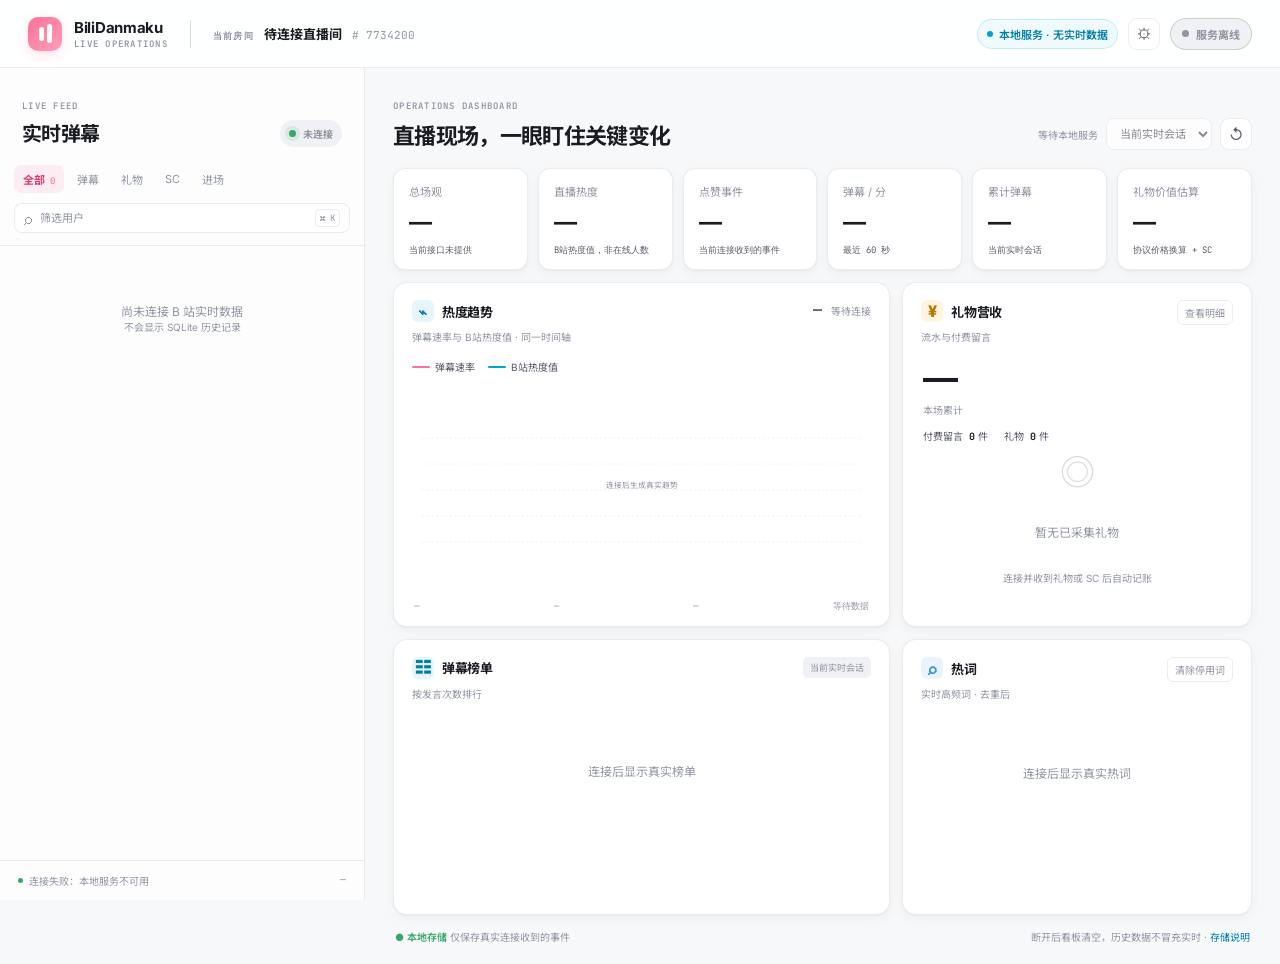
==== bilibili/index.html @ 2314668f "fix: show only verified live Bilibili data" ====
<!doctype html>
<html lang="zh-CN">
  <head>
    <meta charset="UTF-8" />
    <meta name="viewport" content="width=device-width, initial-scale=1" />
    <meta name="theme-color" content="#f7f8fa" />
    <title>BiliDanmaku · B站直播实时看板</title>
    <link rel="preconnect" href="https://fonts.googleapis.com" />
    <link rel="preconnect" href="https://fonts.gstatic.com" crossorigin />
    <link href="https://fonts.googleapis.com/css2?family=Inter:wght@400;500;600;700;800&family=Noto+Sans+SC:wght@400;500;700;900&family=JetBrains+Mono:wght@400;500;600&display=swap" rel="stylesheet" />
    <link rel="stylesheet" href="./styles.css" />
  </head>
  <body>
    <div class="app-shell">
      <header class="topbar">
        <div class="brand-mark" aria-hidden="true"><span></span><span></span></div>
        <div class="brand-copy"><strong>BiliDanmaku</strong><span>LIVE OPERATIONS</span></div>
        <div class="top-divider"></div>
        <div class="room-context"><span class="eyebrow">当前房间</span><strong id="roomTitle">待连接直播间</strong><span class="room-id" id="roomIdLabel"># 7734200</span></div>
        <div class="top-actions"><span class="demo-badge"><span class="demo-dot"></span><span id="dataSourceLabel">本地服务 · 无实时数据</span></span><button class="icon-button" id="settingsButton" type="button" aria-label="打开连接设置" title="连接设置">⚙</button><button class="connect-button disconnected" id="connectButton" type="button"><span class="status-dot"></span><span id="connectLabel">服务离线</span></button></div>
      </header>

      <div class="workspace">
        <aside class="stream-panel" aria-label="实时弹幕流">
          <div class="panel-head"><div><span class="eyebrow">LIVE FEED</span><h1>实时弹幕</h1></div><span class="feed-state" id="feedState"><span class="pulse-dot"></span>收流中</span></div>
          <div class="stream-toolbar">
            <div class="feed-tabs" role="tablist" aria-label="消息类型">
              <button class="feed-tab active" type="button" data-filter="all" role="tab" aria-selected="true">全部 <span id="allCount">0</span></button><button class="feed-tab" type="button" data-filter="danmaku" role="tab" aria-selected="false">弹幕</button><button class="feed-tab" type="button" data-filter="gift" role="tab" aria-selected="false">礼物</button><button class="feed-tab" type="button" data-filter="sc" role="tab" aria-selected="false">SC</button><button class="feed-tab" type="button" data-filter="entry" role="tab" aria-selected="false">进场</button>
            </div>
            <label class="search-field" aria-label="按用户筛选"><span aria-hidden="true">⌕</span><input id="userSearch" type="search" placeholder="筛选用户" autocomplete="off" /><kbd>⌘ K</kbd></label>
          </div>
          <div class="feed-list" id="feedList" aria-live="polite"></div>
          <div class="feed-footer"><span><span class="tiny-green-dot"></span><span id="feedFooterText">启动本地服务后连接</span></span><span class="mono" id="eventRate">—</span></div>
        </aside>

        <main class="dashboard" aria-label="实时运营看板">
          <div class="dashboard-head"><div><span class="eyebrow">OPERATIONS DASHBOARD</span><h2>直播现场，一眼盯住关键变化</h2></div><div class="dashboard-tools"><span class="snapshot-label" id="snapshotLabel">等待本地服务</span><select id="rangeSelect" aria-label="数据范围" disabled><option value="live">当前实时会话</option></select><button class="reset-button" id="resetButton" type="button" title="重新同步当前状态">↺</button></div></div>

          <section class="metric-grid" aria-label="核心指标">
            <article class="metric-card"><span class="metric-label">总场观</span><strong id="metricViews">—</strong><span class="metric-foot neutral">当前接口未提供</span></article><article class="metric-card"><span class="metric-label">直播热度</span><strong id="metricPeak">—</strong><span class="metric-foot neutral">B站热度值，非在线人数</span></article><article class="metric-card"><span class="metric-label">点赞事件</span><strong id="metricLikes">—</strong><span class="metric-foot neutral">当前连接收到的事件</span></article><article class="metric-card"><span class="metric-label">弹幕 / 分</span><strong id="metricRate">—</strong><span class="metric-foot neutral">最近 60 秒</span></article><article class="metric-card"><span class="metric-label">累计弹幕</span><strong id="metricDanmaku">—</strong><span class="metric-foot neutral">当前实时会话</span></article><article class="metric-card revenue"><span class="metric-label">礼物价值估算</span><strong id="metricRevenue">—</strong><span class="metric-foot neutral">协议价格换算 + SC</span></article>
          </section>

          <section class="board-grid">
            <article class="board-card trend-card"><div class="card-head"><div><span class="card-icon blue">⌁</span><h3>热度趋势</h3><span class="card-sub">弹幕速率与 B站热度值 · 同一时间轴</span></div><strong class="live-value" id="trendValue">— <small>等待连接</small></strong></div><div class="legend"><span><i class="legend-line pink"></i>弹幕速率</span><span><i class="legend-line blue"></i>B站热度值</span></div><div class="chart-wrap"><svg id="trendChart" viewBox="0 0 720 230" role="img" aria-label="弹幕速率与 B站热度值趋势图"></svg></div><div class="chart-axis"><span>—</span><span>—</span><span>—</span><span>等待数据</span></div></article>
            <article class="board-card gift-card"><div class="card-head"><div><span class="card-icon gold">¥</span><h3>礼物营收</h3><span class="card-sub">流水与付费留言</span></div><button class="card-more" type="button" data-action="gift">查看明细</button></div><div class="revenue-total"><strong id="giftTotal">—</strong><span>本场累计</span></div><div class="gift-breakdown"><span>付费留言 <b id="scCount">0</b> 件</span><span>礼物 <b id="giftCount">0</b> 件</span></div><div class="empty-state" id="giftEmpty"><span class="empty-orb">◎</span><p>暂无已采集礼物</p><small>连接并收到礼物或 SC 后自动记账</small></div><div class="gift-list hidden" id="giftList"></div></article>
            <article class="board-card ranking-card"><div class="card-head"><div><span class="card-icon blue">☷</span><h3>弹幕榜单</h3><span class="card-sub">按发言次数排行</span></div><span class="window-tag">当前实时会话</span></div><ol class="ranking-list" id="rankingList"></ol></article>
            <article class="board-card keyword-card"><div class="card-head"><div><span class="card-icon cyan">⌕</span><h3>热词</h3><span class="card-sub">实时高频词 · 去重后</span></div><button class="card-more" type="button" data-action="keywords">清除停用词</button></div><div class="keyword-list" id="keywordList"></div></article>
          </section>
          <div class="dashboard-foot"><span><b class="green-label">● 本地存储</b> 仅保存真实连接收到的事件</span><span>断开后看板清空，历史数据不冒充实时 · <button id="storageButton" type="button">存储说明</button></span></div>
        </main>
      </div>
    </div>

    <div class="toast" id="toast" role="status" aria-live="polite"></div>
    <div class="modal-backdrop" id="settingsModal" aria-hidden="true"><section class="settings-modal" role="dialog" aria-modal="true" aria-labelledby="settingsTitle"><div class="modal-head"><div><span class="eyebrow">CONNECTION</span><h2 id="settingsTitle">连接设置</h2></div><button class="modal-close" id="closeSettings" type="button" aria-label="关闭">×</button></div><div class="modal-body"><label class="form-label" for="roomInput">B 站房间号</label><div class="input-with-action"><input id="roomInput" value="7734200" inputmode="numeric" /><span>ROOM ID</span></div><p class="form-help">短房间号会在本地服务连接时转换为真实房间号。</p><label class="form-label" for="cookieInput">B 站 Cookie <span>可选</span></label><div class="input-with-action"><input id="cookieInput" type="password" placeholder="可粘贴完整 Cookie，或仅填写 SESSDATA" autocomplete="off" /><button id="toggleCookie" type="button">显示</button></div><p class="form-help warning-help">支持完整浏览器 Cookie 或仅 SESSDATA；只发送到本机服务进程，不写入 SQLite、不进入日志。</p><div class="security-note"><span>✓</span><div><strong>凭证安全</strong><p>浏览器不直连 B 站；Cookie 只在本机服务内存中用于请求，不会提交到远端。</p></div></div></div><div class="modal-actions"><button class="secondary-button" id="cancelSettings" type="button">取消</button><button class="primary-button" id="saveSettings" type="button">保存设置</button></div></section></div>
    <script src="./app.js?v=20260823-1"></script>
  </body>
</html>
---- bilibili/styles.css ----
:root{--bg:#f7f8fa;--surface:#fff;--surface-soft:#f0f1f4;--surface-blue:#eef6fc;--pink:#fb7299;--pink-deep:#d63e6e;--blue:#00a1d6;--blue-deep:#007fa9;--cyan:#4c9ae8;--gold:#ffb027;--gold-deep:#b27500;--green:#39a66a;--text:#1a1c22;--text-2:#565a66;--text-3:#9095a1;--line:rgba(20,22,30,.08);--line-2:rgba(20,22,30,.16);--shadow-sm:0 1px 2px rgba(20,22,30,.04),0 4px 12px rgba(20,22,30,.04);--shadow-md:0 2px 6px rgba(20,22,30,.05),0 10px 26px rgba(20,22,30,.06);--font:Inter,"Noto Sans SC",-apple-system,BlinkMacSystemFont,"PingFang SC","Microsoft YaHei",sans-serif;--mono:"JetBrains Mono",ui-monospace,SFMono-Regular,Menlo,Consolas,monospace;--radius:14px}
*{box-sizing:border-box}html,body{min-height:100%}body{margin:0;color:var(--text);background:var(--bg);font-family:var(--font);-webkit-font-smoothing:antialiased}button,input,select{font:inherit}button{cursor:pointer}button:focus-visible,input:focus-visible,select:focus-visible{outline:3px solid rgba(0,161,214,.25);outline-offset:2px}.app-shell{min-height:100vh}
.topbar{position:sticky;top:0;z-index:20;display:flex;align-items:center;gap:12px;min-height:68px;padding:0 28px;border-bottom:1px solid var(--line);background:rgba(255,255,255,.88);backdrop-filter:blur(18px) saturate(150%)}.brand-mark{display:flex;align-items:center;justify-content:center;gap:3px;width:34px;height:34px;border-radius:10px;background:linear-gradient(135deg,var(--pink),#ff9eb7);box-shadow:0 4px 12px rgba(251,114,153,.2)}.brand-mark span{display:block;width:5px;border-radius:5px;background:#fff}.brand-mark span:first-child{height:14px}.brand-mark span:last-child{height:19px}.brand-copy{display:grid;gap:2px}.brand-copy strong{font-size:15px;letter-spacing:-.02em}.brand-copy span,.eyebrow{color:var(--text-3);font:600 9px/1.2 var(--mono);letter-spacing:.14em}.top-divider{width:1px;height:28px;margin:0 10px;background:var(--line-2)}.room-context{display:flex;align-items:baseline;gap:10px;min-width:0}.room-context strong{max-width:310px;overflow:hidden;font-size:13px;text-overflow:ellipsis;white-space:nowrap}.room-id{color:var(--text-3);font:11px var(--mono)}.top-actions{display:flex;align-items:center;gap:10px;margin-left:auto}.demo-badge{display:inline-flex;align-items:center;gap:6px;padding:6px 9px;border:1px solid rgba(0,161,214,.18);border-radius:999px;color:var(--blue-deep);background:rgba(0,161,214,.06);font-size:11px;font-weight:600}.demo-dot{width:6px;height:6px;border-radius:50%;background:var(--blue)}.icon-button,.reset-button{width:32px;height:32px;border:1px solid var(--line);border-radius:9px;color:var(--text-2);background:var(--surface);font-size:15px}.icon-button:hover,.reset-button:hover{border-color:rgba(0,161,214,.3);color:var(--blue-deep);background:var(--surface-blue)}.connect-button{display:inline-flex;align-items:center;gap:7px;min-height:32px;padding:0 11px;border:1px solid rgba(57,166,106,.2);border-radius:999px;color:var(--green);background:rgba(57,166,106,.07);font-size:11px;font-weight:700}.connect-button.disconnected{border-color:var(--line-2);color:var(--text-3);background:var(--surface-soft)}.status-dot,.pulse-dot,.tiny-green-dot{display:inline-block;width:7px;height:7px;border-radius:50%;background:var(--green)}.connect-button.connected .status-dot,.feed-state .pulse-dot{box-shadow:0 0 0 4px rgba(57,166,106,.12)}.connect-button.disconnected .status-dot{background:var(--text-3);box-shadow:none}
.workspace{display:grid;grid-template-columns:minmax(330px,365px) minmax(0,1fr);min-height:calc(100vh - 68px)}.stream-panel{position:sticky;top:68px;display:flex;flex-direction:column;height:calc(100vh - 68px);min-height:600px;border-right:1px solid var(--line);background:rgba(255,255,255,.72)}.panel-head{display:flex;align-items:flex-end;justify-content:space-between;padding:25px 22px 18px}.panel-head h1,.dashboard-head h2{margin:5px 0 0;font-size:20px;letter-spacing:-.03em}.feed-state{display:inline-flex;align-items:center;gap:7px;padding:6px 9px;border-radius:999px;color:var(--green);background:rgba(57,166,106,.08);font-size:10px;font-weight:700}.feed-state.paused{color:var(--text-3);background:var(--surface-soft)}.stream-toolbar{padding:0 14px 12px;border-bottom:1px solid var(--line)}.feed-tabs{display:flex;gap:4px;margin-bottom:10px}.feed-tab{padding:6px 9px;border:0;border-radius:7px;color:var(--text-3);background:transparent;font-size:11px}.feed-tab:hover{color:var(--pink-deep);background:rgba(251,114,153,.06)}.feed-tab.active{color:var(--pink-deep);background:rgba(251,114,153,.12);font-weight:700}.feed-tab span{margin-left:2px;color:currentColor;font:9px var(--mono);opacity:.7}.search-field{display:flex;align-items:center;gap:6px;height:30px;padding:0 9px;border:1px solid var(--line);border-radius:8px;color:var(--text-3);background:var(--surface)}.search-field input{min-width:0;flex:1;border:0;outline:0;color:var(--text);background:transparent;font-size:11px}.search-field input::placeholder{color:var(--text-3)}.search-field kbd{padding:2px 4px;border:1px solid var(--line);border-radius:4px;color:var(--text-3);font:9px var(--mono)}.feed-list{flex:1;overflow:auto;padding:8px 0;scrollbar-width:thin}.feed-item{display:grid;grid-template-columns:57px 1fr;gap:6px;padding:6px 18px;border-left:2px solid transparent;font-size:11.5px;line-height:1.45;transition:background .15s,border-color .15s}.feed-item:hover{border-left-color:var(--pink);background:rgba(251,114,153,.055)}.feed-time{color:var(--text-3);font:10px var(--mono)}.feed-main{min-width:0;overflow-wrap:anywhere}.feed-user{color:var(--text-2);font-weight:600}.feed-text{color:var(--text)}.feed-type{display:inline-block;margin-right:5px;padding:1px 4px;border-radius:3px;color:var(--blue-deep);background:rgba(0,161,214,.08);font-size:9px;font-weight:700}.feed-type.gift{color:var(--gold-deep);background:rgba(255,176,39,.12)}.feed-type.sc{color:var(--pink-deep);background:rgba(251,114,153,.13)}.feed-type.entry{color:var(--green);background:rgba(57,166,106,.1)}.empty-feed{padding:48px 24px;color:var(--text-3);text-align:center;font-size:12px}.feed-footer{display:flex;justify-content:space-between;padding:12px 18px;border-top:1px solid var(--line);color:var(--text-3);font-size:10px}.feed-footer>span:first-child{display:inline-flex;align-items:center;gap:6px;min-width:0;overflow:hidden;text-overflow:ellipsis;white-space:nowrap}.tiny-green-dot{width:5px;height:5px;flex:0 0 auto}.mono{font-family:var(--mono)}
.dashboard{min-width:0;padding:25px 28px 20px}.dashboard-head{display:flex;align-items:flex-end;justify-content:space-between;gap:20px;margin-bottom:18px}.dashboard-head h2{font-size:22px}.dashboard-tools{display:flex;align-items:center;gap:8px}.snapshot-label{color:var(--text-3);font-size:10px}.dashboard-tools select{height:32px;padding:0 9px;border:1px solid var(--line);border-radius:8px;color:var(--text-2);background:var(--surface);font-size:11px}.metric-grid{display:grid;grid-template-columns:repeat(6,minmax(100px,1fr));gap:10px;margin-bottom:12px}.metric-card{min-width:0;padding:14px 15px 12px;border:1px solid var(--line);border-radius:12px;background:var(--surface);box-shadow:var(--shadow-sm)}.metric-label{display:block;margin-bottom:9px;color:var(--text-3);font-size:11px}.metric-card strong{display:block;overflow:hidden;font-size:clamp(19px,1.8vw,26px);letter-spacing:-.05em;text-overflow:ellipsis;white-space:nowrap}.metric-foot{display:block;margin-top:8px;font:9px var(--mono)}.metric-foot em{margin-left:3px;color:var(--text-3);font:9px var(--font);font-style:normal}.metric-foot.positive{color:var(--green)}.metric-foot.neutral{color:var(--text-2)}.board-grid{display:grid;grid-template-columns:minmax(0,1.35fr) minmax(300px,.95fr);grid-template-rows:minmax(300px,1fr) minmax(245px,.8fr);gap:12px}.board-card{min-width:0;overflow:hidden;border:1px solid var(--line);border-radius:var(--radius);background:var(--surface);box-shadow:var(--shadow-sm)}.card-head{display:flex;align-items:flex-start;justify-content:space-between;gap:12px;padding:17px 18px 8px}.card-head>div{min-width:0}.card-head h3{display:inline;margin:0 7px 0 8px;font-size:13px;letter-spacing:-.02em}.card-sub{display:block;margin-top:7px;color:var(--text-3);font-size:10px}.card-icon{display:inline-flex;align-items:center;justify-content:center;width:22px;height:22px;border-radius:6px;color:var(--blue-deep);background:rgba(0,161,214,.1);font-weight:800}.card-icon.blue{color:var(--blue-deep);background:rgba(0,161,214,.1)}.card-icon.cyan{color:#3a8ed9;background:rgba(76,154,232,.12)}.card-icon.gold{color:var(--gold-deep);background:rgba(255,176,39,.14)}.live-value{color:var(--text-2);font:700 15px var(--mono);white-space:nowrap}.live-value small{color:var(--text-3);font:10px var(--font)}.legend{display:flex;gap:13px;padding:7px 18px 0;color:var(--text-2);font-size:10px}.legend span{display:inline-flex;align-items:center;gap:5px}.legend-line{display:inline-block;width:18px;height:2px;border-radius:2px;background:var(--pink)}.legend-line.blue{background:var(--blue)}.chart-wrap{padding:6px 14px 0}.chart-wrap svg{display:block;width:100%;height:220px}.chart-axis{display:flex;justify-content:space-between;padding:0 20px 13px;color:var(--text-3);font:9px var(--mono)}.chart-gridline{stroke:rgba(20,22,30,.1);stroke-width:1;stroke-dasharray:3 4}.chart-area{fill:url(#trendFill)}.chart-online{fill:none;stroke:var(--blue);stroke-width:2.5;stroke-linejoin:round;stroke-linecap:round}.chart-danmaku{fill:none;stroke:var(--pink);stroke-width:2.5;stroke-linejoin:round;stroke-linecap:round}.chart-point{fill:var(--surface);stroke:var(--pink);stroke-width:2}.revenue-total{padding:4px 20px 0}.revenue-total strong{display:block;font-size:35px;letter-spacing:-.06em}.revenue-total span{color:var(--text-3);font-size:10px}.gift-breakdown{display:flex;gap:16px;padding:10px 20px 0;color:var(--text-2);font-size:10px}.gift-breakdown b{margin-left:3px;color:var(--text);font-family:var(--mono)}.empty-state{display:grid;place-items:center;min-height:154px;color:var(--text-3);text-align:center}.empty-orb{display:block;margin-bottom:8px;color:var(--line-2);font-size:35px;line-height:1}.empty-state p{margin:0;font-size:12px}.empty-state small{margin-top:5px;font-size:10px}.hidden{display:none!important}.gift-list{margin:16px 20px 0;border-top:1px solid var(--line)}.gift-row{display:flex;justify-content:space-between;padding:9px 0;border-bottom:1px solid var(--line);font-size:11px}.gift-row strong{color:var(--gold-deep)}.card-more{padding:4px 7px;border:1px solid var(--line);border-radius:6px;color:var(--text-3);background:transparent;font-size:10px}.card-more:hover{color:var(--blue-deep);border-color:rgba(0,161,214,.28);background:var(--surface-blue)}.window-tag{padding:4px 7px;border-radius:5px;color:var(--text-3);background:var(--surface-soft);font-size:9px;white-space:nowrap}.ranking-list{display:grid;gap:3px;margin:5px 18px 16px;padding:0;list-style:none;counter-reset:rank}.rank-row{display:grid;grid-template-columns:22px 1fr auto;align-items:center;gap:7px;min-height:23px;padding:0 7px;border-radius:4px;background:linear-gradient(90deg,rgba(0,161,214,.1) var(--bar),transparent var(--bar));font-size:11px}.rank-row::before{counter-increment:rank;content:counter(rank);color:var(--text-3);font:10px var(--mono);text-align:center}.rank-row:nth-child(-n+3)::before{color:var(--gold-deep);font-weight:700}.rank-user{overflow:hidden;text-overflow:ellipsis;white-space:nowrap}.rank-count{color:var(--text-2);font:10px var(--mono)}.keyword-list{display:grid;gap:2px;margin:7px 18px 16px}.keyword-row{display:grid;grid-template-columns:1fr 40px;gap:10px;align-items:center;min-height:22px;padding:0 7px;border-bottom:1px solid var(--line);background:linear-gradient(90deg,rgba(76,154,232,.12) var(--bar),transparent var(--bar));font-size:10px}.keyword-count{color:var(--text-2);font:10px var(--mono);text-align:right}.dashboard-foot{display:flex;justify-content:space-between;gap:12px;padding:14px 2px 0;color:var(--text-3);font-size:10px}.dashboard-foot button{padding:0;border:0;color:var(--blue-deep);background:none;font-size:inherit}.green-label{color:var(--green);font-weight:600}
.toast{position:fixed;right:24px;bottom:24px;z-index:50;max-width:320px;padding:11px 14px;border:1px solid var(--line);border-radius:9px;color:var(--text);background:rgba(255,255,255,.94);box-shadow:var(--shadow-md);font-size:12px;opacity:0;transform:translateY(12px);pointer-events:none;transition:opacity .2s,transform .2s}.toast.show{opacity:1;transform:none}.modal-backdrop{position:fixed;inset:0;z-index:40;display:none;place-items:center;padding:20px;background:rgba(26,28,34,.28);backdrop-filter:blur(5px)}.modal-backdrop.open{display:grid}.settings-modal{width:min(460px,100%);overflow:hidden;border:1px solid var(--line-2);border-radius:18px;background:var(--surface);box-shadow:0 24px 70px rgba(20,22,30,.17)}.modal-head{display:flex;align-items:flex-start;justify-content:space-between;padding:20px 22px 16px;border-bottom:1px solid var(--line)}.modal-head h2{margin:7px 0 0;font-size:20px}.modal-close{width:28px;height:28px;border:0;border-radius:8px;color:var(--text-2);background:var(--surface-soft);font-size:20px;line-height:1}.modal-body{padding:20px 22px 8px}.form-label{display:block;margin-bottom:7px;color:var(--text-2);font-size:12px;font-weight:700}.form-label span{margin-left:4px;color:var(--text-3);font-size:10px;font-weight:400}.input-with-action{display:flex;align-items:center;overflow:hidden;height:38px;border:1px solid var(--line-2);border-radius:9px;background:var(--surface)}.input-with-action:focus-within{border-color:rgba(0,161,214,.5);box-shadow:0 0 0 3px rgba(0,161,214,.1)}.input-with-action input{min-width:0;flex:1;height:100%;padding:0 11px;border:0;outline:0;color:var(--text);background:transparent;font-size:12px}.input-with-action>span{padding-right:11px;color:var(--text-3);font:9px var(--mono)}.input-with-action button{height:100%;padding:0 12px;border:0;border-left:1px solid var(--line);color:var(--blue-deep);background:transparent;font-size:11px}.form-help{margin:6px 0 18px;color:var(--text-3);font-size:10px;line-height:1.6}.warning-help{color:var(--gold-deep)}.security-note{display:flex;gap:10px;margin:4px 0 6px;padding:11px;border:1px solid rgba(57,166,106,.18);border-radius:9px;color:var(--green);background:rgba(57,166,106,.06)}.security-note>span{font-size:15px}.security-note strong{display:block;color:var(--text);font-size:11px}.security-note p{margin:4px 0 0;color:var(--text-2);font-size:10px;line-height:1.5}.modal-actions{display:flex;justify-content:flex-end;gap:8px;padding:14px 22px 20px}.secondary-button,.primary-button{min-height:34px;padding:0 13px;border-radius:8px;font-size:11px;font-weight:700}.secondary-button{border:1px solid var(--line-2);color:var(--text-2);background:var(--surface)}.primary-button{border:1px solid var(--pink);color:#fff;background:var(--pink);box-shadow:0 4px 10px rgba(251,114,153,.2)}.primary-button:hover{background:var(--pink-deep)}
@media (max-width:1180px){.topbar{padding:0 18px}.metric-grid{grid-template-columns:repeat(3,1fr)}.board-grid{grid-template-columns:1fr;grid-template-rows:auto}.board-card{min-height:300px}.chart-wrap svg{height:220px}}
@media (max-width:760px){.topbar{min-height:62px;gap:8px;padding:0 12px}.brand-copy span,.top-divider,.room-id,.demo-badge{display:none}.room-context{display:block;min-width:0}.room-context .eyebrow{display:block;margin-bottom:3px}.room-context strong{display:block;max-width:145px;font-size:11px}.icon-button{display:inline-flex;align-items:center;justify-content:center;flex:0 0 auto}.workspace{display:block}.stream-panel{position:relative;top:auto;height:420px;min-height:0;border-right:0;border-bottom:1px solid var(--line)}.panel-head{padding:18px 16px 13px}.panel-head h1{font-size:18px}.feed-item{padding-right:14px;padding-left:14px}.dashboard{padding:20px 14px}.dashboard-head{display:block;margin-bottom:14px}.dashboard-head h2{font-size:18px}.dashboard-tools{justify-content:space-between;margin-top:12px}.metric-grid{grid-template-columns:repeat(2,minmax(0,1fr));gap:8px}.metric-card{padding:12px}.metric-card strong{font-size:22px}.dashboard-foot{display:block;line-height:1.8}.dashboard-foot>span{display:block}}
@media (max-width:420px){.brand-copy strong{font-size:13px}.connect-button{padding:0 8px;font-size:10px}.feed-tabs{overflow-x:auto}.feed-tab{flex:0 0 auto}.chart-wrap svg{height:185px}.board-card{min-height:270px}.gift-card{min-height:250px}}
@media (prefers-reduced-motion:reduce){*,*::before,*::after{scroll-behavior:auto!important;transition-duration:.01ms!important;animation-duration:.01ms!important}}
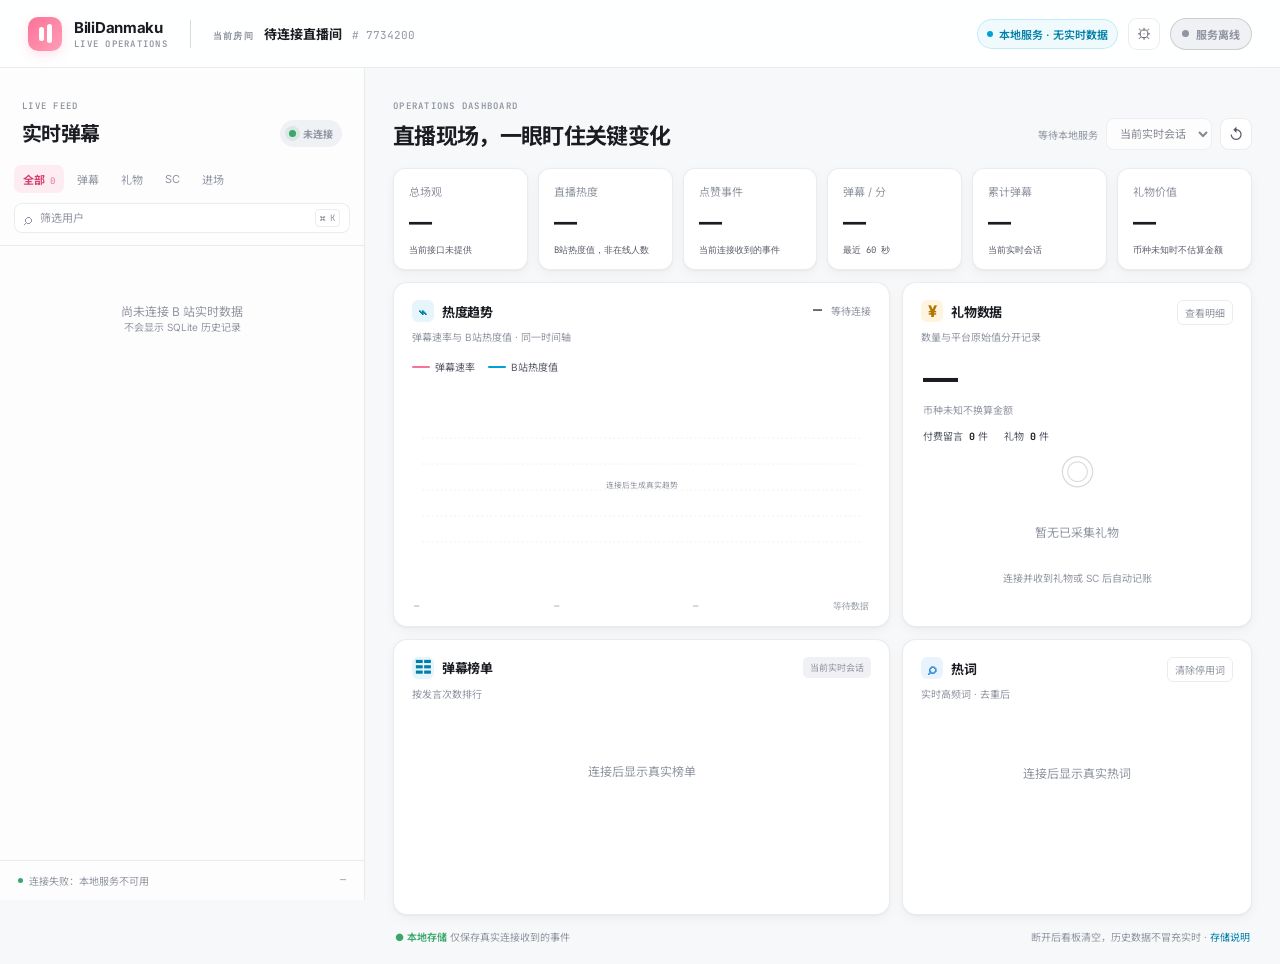
==== commit 9033a808: "checkpoint: harden local streaming lifecycle and data migration boundaries" ====
--- a/bilibili/index.html
+++ b/bilibili/index.html
@@ -37,12 +37,12 @@
           <div class="dashboard-head"><div><span class="eyebrow">OPERATIONS DASHBOARD</span><h2>直播现场，一眼盯住关键变化</h2></div><div class="dashboard-tools"><span class="snapshot-label" id="snapshotLabel">等待本地服务</span><select id="rangeSelect" aria-label="数据范围" disabled><option value="live">当前实时会话</option></select><button class="reset-button" id="resetButton" type="button" title="重新同步当前状态">↺</button></div></div>
 
           <section class="metric-grid" aria-label="核心指标">
-            <article class="metric-card"><span class="metric-label">总场观</span><strong id="metricViews">—</strong><span class="metric-foot neutral">当前接口未提供</span></article><article class="metric-card"><span class="metric-label">直播热度</span><strong id="metricPeak">—</strong><span class="metric-foot neutral">B站热度值，非在线人数</span></article><article class="metric-card"><span class="metric-label">点赞事件</span><strong id="metricLikes">—</strong><span class="metric-foot neutral">当前连接收到的事件</span></article><article class="metric-card"><span class="metric-label">弹幕 / 分</span><strong id="metricRate">—</strong><span class="metric-foot neutral">最近 60 秒</span></article><article class="metric-card"><span class="metric-label">累计弹幕</span><strong id="metricDanmaku">—</strong><span class="metric-foot neutral">当前实时会话</span></article><article class="metric-card revenue"><span class="metric-label">礼物价值估算</span><strong id="metricRevenue">—</strong><span class="metric-foot neutral">协议价格换算 + SC</span></article>
+            <article class="metric-card"><span class="metric-label">总场观</span><strong id="metricViews">—</strong><span class="metric-foot neutral">当前接口未提供</span></article><article class="metric-card"><span class="metric-label">直播热度</span><strong id="metricPeak">—</strong><span class="metric-foot neutral">B站热度值，非在线人数</span></article><article class="metric-card"><span class="metric-label">点赞事件</span><strong id="metricLikes">—</strong><span class="metric-foot neutral">当前连接收到的事件</span></article><article class="metric-card"><span class="metric-label">弹幕 / 分</span><strong id="metricRate">—</strong><span class="metric-foot neutral">最近 60 秒</span></article><article class="metric-card"><span class="metric-label">累计弹幕</span><strong id="metricDanmaku">—</strong><span class="metric-foot neutral">当前实时会话</span></article><article class="metric-card revenue"><span class="metric-label">礼物价值</span><strong id="metricRevenue">—</strong><span class="metric-foot neutral">币种未知时不估算金额</span></article>
           </section>
 
           <section class="board-grid">
             <article class="board-card trend-card"><div class="card-head"><div><span class="card-icon blue">⌁</span><h3>热度趋势</h3><span class="card-sub">弹幕速率与 B站热度值 · 同一时间轴</span></div><strong class="live-value" id="trendValue">— <small>等待连接</small></strong></div><div class="legend"><span><i class="legend-line pink"></i>弹幕速率</span><span><i class="legend-line blue"></i>B站热度值</span></div><div class="chart-wrap"><svg id="trendChart" viewBox="0 0 720 230" role="img" aria-label="弹幕速率与 B站热度值趋势图"></svg></div><div class="chart-axis"><span>—</span><span>—</span><span>—</span><span>等待数据</span></div></article>
-            <article class="board-card gift-card"><div class="card-head"><div><span class="card-icon gold">¥</span><h3>礼物营收</h3><span class="card-sub">流水与付费留言</span></div><button class="card-more" type="button" data-action="gift">查看明细</button></div><div class="revenue-total"><strong id="giftTotal">—</strong><span>本场累计</span></div><div class="gift-breakdown"><span>付费留言 <b id="scCount">0</b> 件</span><span>礼物 <b id="giftCount">0</b> 件</span></div><div class="empty-state" id="giftEmpty"><span class="empty-orb">◎</span><p>暂无已采集礼物</p><small>连接并收到礼物或 SC 后自动记账</small></div><div class="gift-list hidden" id="giftList"></div></article>
+            <article class="board-card gift-card"><div class="card-head"><div><span class="card-icon gold">¥</span><h3>礼物数据</h3><span class="card-sub">数量与平台原始值分开记录</span></div><button class="card-more" type="button" data-action="gift">查看明细</button></div><div class="revenue-total"><strong id="giftTotal">—</strong><span>币种未知不换算金额</span></div><div class="gift-breakdown"><span>付费留言 <b id="scCount">0</b> 件</span><span>礼物 <b id="giftCount">0</b> 件</span></div><div class="empty-state" id="giftEmpty"><span class="empty-orb">◎</span><p>暂无已采集礼物</p><small>连接并收到礼物或 SC 后自动记账</small></div><div class="gift-list hidden" id="giftList"></div></article>
             <article class="board-card ranking-card"><div class="card-head"><div><span class="card-icon blue">☷</span><h3>弹幕榜单</h3><span class="card-sub">按发言次数排行</span></div><span class="window-tag">当前实时会话</span></div><ol class="ranking-list" id="rankingList"></ol></article>
             <article class="board-card keyword-card"><div class="card-head"><div><span class="card-icon cyan">⌕</span><h3>热词</h3><span class="card-sub">实时高频词 · 去重后</span></div><button class="card-more" type="button" data-action="keywords">清除停用词</button></div><div class="keyword-list" id="keywordList"></div></article>
           </section>
@@ -53,6 +53,6 @@
 
     <div class="toast" id="toast" role="status" aria-live="polite"></div>
     <div class="modal-backdrop" id="settingsModal" aria-hidden="true"><section class="settings-modal" role="dialog" aria-modal="true" aria-labelledby="settingsTitle"><div class="modal-head"><div><span class="eyebrow">CONNECTION</span><h2 id="settingsTitle">连接设置</h2></div><button class="modal-close" id="closeSettings" type="button" aria-label="关闭">×</button></div><div class="modal-body"><label class="form-label" for="roomInput">B 站房间号</label><div class="input-with-action"><input id="roomInput" value="7734200" inputmode="numeric" /><span>ROOM ID</span></div><p class="form-help">短房间号会在本地服务连接时转换为真实房间号。</p><label class="form-label" for="cookieInput">B 站 Cookie <span>可选</span></label><div class="input-with-action"><input id="cookieInput" type="password" placeholder="可粘贴完整 Cookie，或仅填写 SESSDATA" autocomplete="off" /><button id="toggleCookie" type="button">显示</button></div><p class="form-help warning-help">支持完整浏览器 Cookie 或仅 SESSDATA；只发送到本机服务进程，不写入 SQLite、不进入日志。</p><div class="security-note"><span>✓</span><div><strong>凭证安全</strong><p>浏览器不直连 B 站；Cookie 只在本机服务内存中用于请求，不会提交到远端。</p></div></div></div><div class="modal-actions"><button class="secondary-button" id="cancelSettings" type="button">取消</button><button class="primary-button" id="saveSettings" type="button">保存设置</button></div></section></div>
-    <script src="./app.js?v=20260823-1"></script>
+    <script src="./app.js?v=20260824-1"></script>
   </body>
 </html>
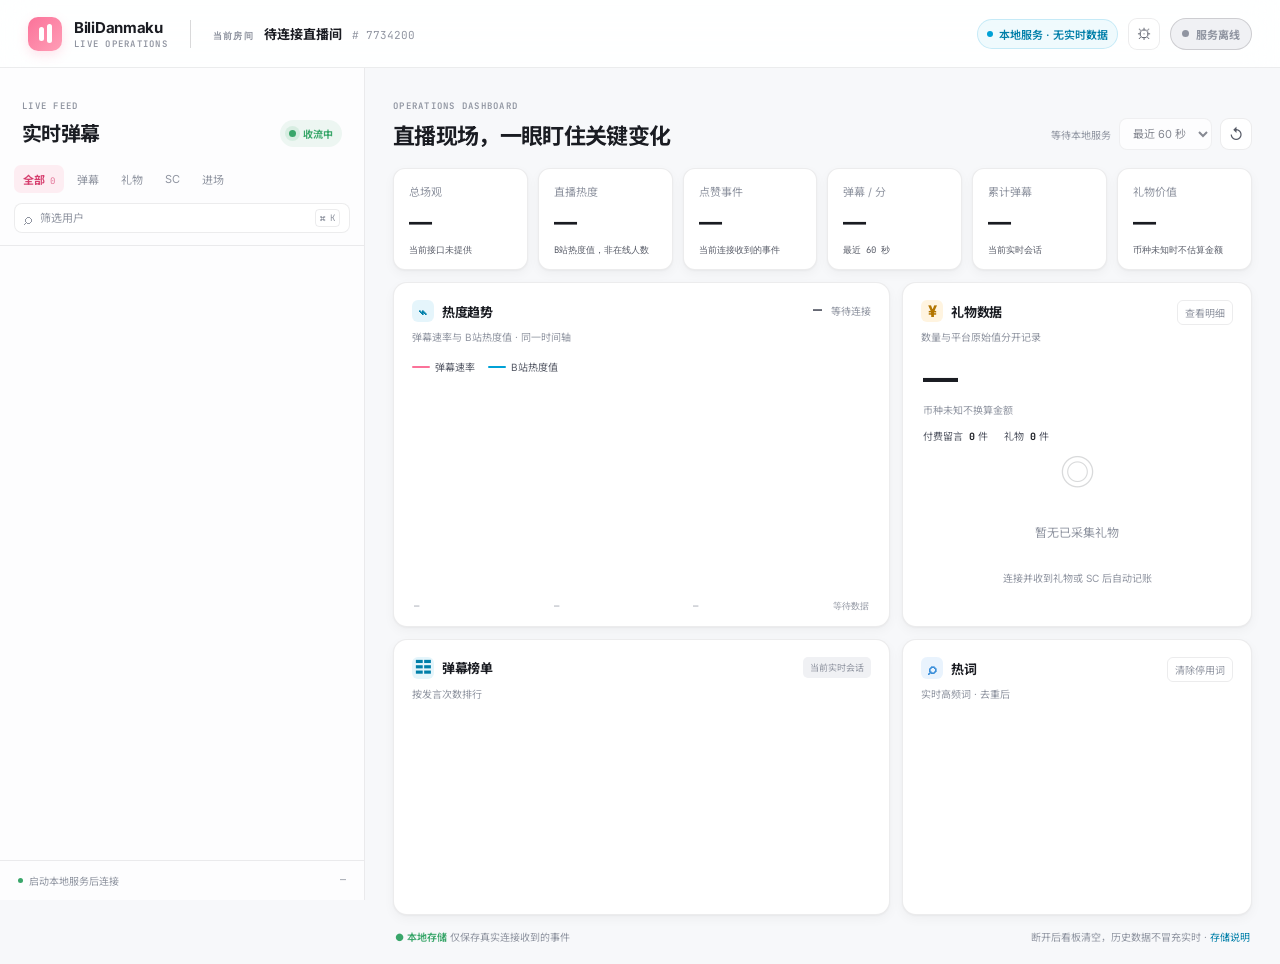
==== commit 3d1bb06e: "checkpoint: add atomic snapshot UI contract" ====
--- a/bilibili/index.html
+++ b/bilibili/index.html
@@ -34,7 +34,7 @@
         </aside>
 
         <main class="dashboard" aria-label="实时运营看板">
-          <div class="dashboard-head"><div><span class="eyebrow">OPERATIONS DASHBOARD</span><h2>直播现场，一眼盯住关键变化</h2></div><div class="dashboard-tools"><span class="snapshot-label" id="snapshotLabel">等待本地服务</span><select id="rangeSelect" aria-label="数据范围" disabled><option value="live">当前实时会话</option></select><button class="reset-button" id="resetButton" type="button" title="重新同步当前状态">↺</button></div></div>
+          <div class="dashboard-head"><div><span class="eyebrow">OPERATIONS DASHBOARD</span><h2>直播现场，一眼盯住关键变化</h2></div><div class="dashboard-tools"><span class="snapshot-label" id="snapshotLabel">等待本地服务</span><select id="rangeSelect" aria-label="数据范围" disabled><option value="60s">最近 60 秒</option></select><button class="reset-button" id="resetButton" type="button" title="重新同步当前状态">↺</button></div></div>
 
           <section class="metric-grid" aria-label="核心指标">
             <article class="metric-card"><span class="metric-label">总场观</span><strong id="metricViews">—</strong><span class="metric-foot neutral">当前接口未提供</span></article><article class="metric-card"><span class="metric-label">直播热度</span><strong id="metricPeak">—</strong><span class="metric-foot neutral">B站热度值，非在线人数</span></article><article class="metric-card"><span class="metric-label">点赞事件</span><strong id="metricLikes">—</strong><span class="metric-foot neutral">当前连接收到的事件</span></article><article class="metric-card"><span class="metric-label">弹幕 / 分</span><strong id="metricRate">—</strong><span class="metric-foot neutral">最近 60 秒</span></article><article class="metric-card"><span class="metric-label">累计弹幕</span><strong id="metricDanmaku">—</strong><span class="metric-foot neutral">当前实时会话</span></article><article class="metric-card revenue"><span class="metric-label">礼物价值</span><strong id="metricRevenue">—</strong><span class="metric-foot neutral">币种未知时不估算金额</span></article>
@@ -53,6 +53,7 @@
 
     <div class="toast" id="toast" role="status" aria-live="polite"></div>
     <div class="modal-backdrop" id="settingsModal" aria-hidden="true"><section class="settings-modal" role="dialog" aria-modal="true" aria-labelledby="settingsTitle"><div class="modal-head"><div><span class="eyebrow">CONNECTION</span><h2 id="settingsTitle">连接设置</h2></div><button class="modal-close" id="closeSettings" type="button" aria-label="关闭">×</button></div><div class="modal-body"><label class="form-label" for="roomInput">B 站房间号</label><div class="input-with-action"><input id="roomInput" value="7734200" inputmode="numeric" /><span>ROOM ID</span></div><p class="form-help">短房间号会在本地服务连接时转换为真实房间号。</p><label class="form-label" for="cookieInput">B 站 Cookie <span>可选</span></label><div class="input-with-action"><input id="cookieInput" type="password" placeholder="可粘贴完整 Cookie，或仅填写 SESSDATA" autocomplete="off" /><button id="toggleCookie" type="button">显示</button></div><p class="form-help warning-help">支持完整浏览器 Cookie 或仅 SESSDATA；只发送到本机服务进程，不写入 SQLite、不进入日志。</p><div class="security-note"><span>✓</span><div><strong>凭证安全</strong><p>浏览器不直连 B 站；Cookie 只在本机服务内存中用于请求，不会提交到远端。</p></div></div></div><div class="modal-actions"><button class="secondary-button" id="cancelSettings" type="button">取消</button><button class="primary-button" id="saveSettings" type="button">保存设置</button></div></section></div>
-    <script src="./app.js?v=20260824-1"></script>
+    <script src="./snapshot_client.js?v=20260921-1"></script>
+    <script src="./app.js?v=20260921-1"></script>
   </body>
 </html>
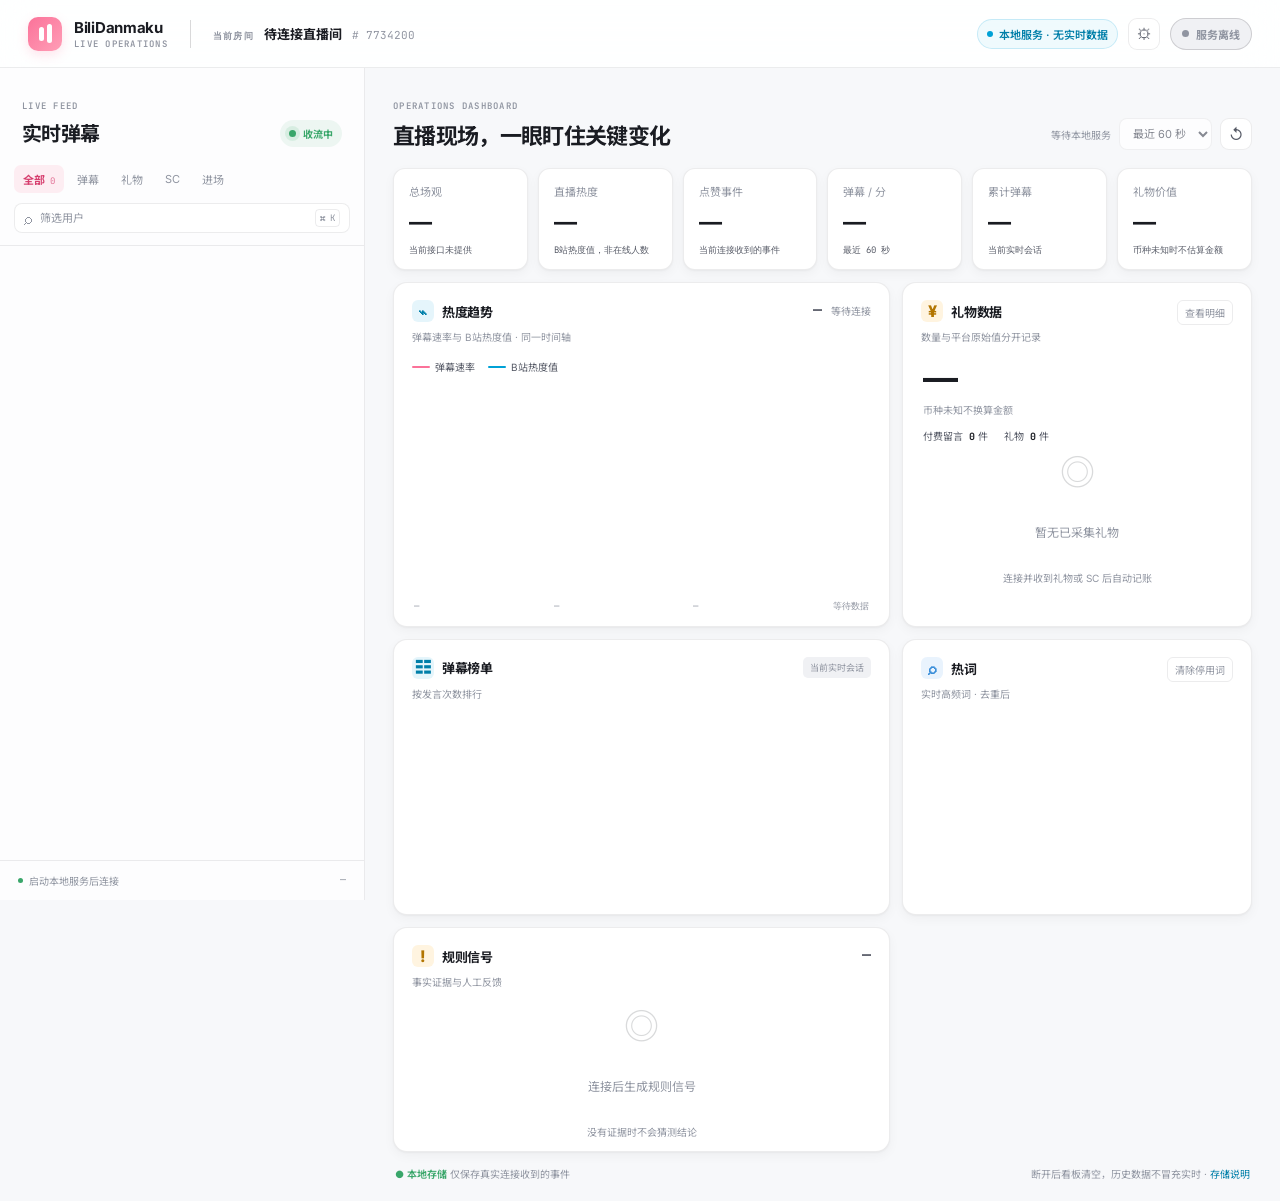
==== commit 524ed803: "checkpoint: add auditable signals feedback and replay" ====
--- a/bilibili/index.html
+++ b/bilibili/index.html
@@ -45,6 +45,7 @@
             <article class="board-card gift-card"><div class="card-head"><div><span class="card-icon gold">¥</span><h3>礼物数据</h3><span class="card-sub">数量与平台原始值分开记录</span></div><button class="card-more" type="button" data-action="gift">查看明细</button></div><div class="revenue-total"><strong id="giftTotal">—</strong><span>币种未知不换算金额</span></div><div class="gift-breakdown"><span>付费留言 <b id="scCount">0</b> 件</span><span>礼物 <b id="giftCount">0</b> 件</span></div><div class="empty-state" id="giftEmpty"><span class="empty-orb">◎</span><p>暂无已采集礼物</p><small>连接并收到礼物或 SC 后自动记账</small></div><div class="gift-list hidden" id="giftList"></div></article>
             <article class="board-card ranking-card"><div class="card-head"><div><span class="card-icon blue">☷</span><h3>弹幕榜单</h3><span class="card-sub">按发言次数排行</span></div><span class="window-tag">当前实时会话</span></div><ol class="ranking-list" id="rankingList"></ol></article>
             <article class="board-card keyword-card"><div class="card-head"><div><span class="card-icon cyan">⌕</span><h3>热词</h3><span class="card-sub">实时高频词 · 去重后</span></div><button class="card-more" type="button" data-action="keywords">清除停用词</button></div><div class="keyword-list" id="keywordList"></div></article>
+            <article class="board-card signal-card"><div class="card-head"><div><span class="card-icon gold">!</span><h3>规则信号</h3><span class="card-sub">事实证据与人工反馈</span></div><span class="live-value" id="signalCount">—</span></div><div class="signal-list" id="signalList"><div class="empty-state"><span class="empty-orb">◎</span><p>连接后生成规则信号</p><small>没有证据时不会猜测结论</small></div></div></article>
           </section>
           <div class="dashboard-foot"><span><b class="green-label">● 本地存储</b> 仅保存真实连接收到的事件</span><span>断开后看板清空，历史数据不冒充实时 · <button id="storageButton" type="button">存储说明</button></span></div>
         </main>
@@ -54,6 +55,7 @@
     <div class="toast" id="toast" role="status" aria-live="polite"></div>
     <div class="modal-backdrop" id="settingsModal" aria-hidden="true"><section class="settings-modal" role="dialog" aria-modal="true" aria-labelledby="settingsTitle"><div class="modal-head"><div><span class="eyebrow">CONNECTION</span><h2 id="settingsTitle">连接设置</h2></div><button class="modal-close" id="closeSettings" type="button" aria-label="关闭">×</button></div><div class="modal-body"><label class="form-label" for="roomInput">B 站房间号</label><div class="input-with-action"><input id="roomInput" value="7734200" inputmode="numeric" /><span>ROOM ID</span></div><p class="form-help">短房间号会在本地服务连接时转换为真实房间号。</p><label class="form-label" for="cookieInput">B 站 Cookie <span>可选</span></label><div class="input-with-action"><input id="cookieInput" type="password" placeholder="可粘贴完整 Cookie，或仅填写 SESSDATA" autocomplete="off" /><button id="toggleCookie" type="button">显示</button></div><p class="form-help warning-help">支持完整浏览器 Cookie 或仅 SESSDATA；只发送到本机服务进程，不写入 SQLite、不进入日志。</p><div class="security-note"><span>✓</span><div><strong>凭证安全</strong><p>浏览器不直连 B 站；Cookie 只在本机服务内存中用于请求，不会提交到远端。</p></div></div></div><div class="modal-actions"><button class="secondary-button" id="cancelSettings" type="button">取消</button><button class="primary-button" id="saveSettings" type="button">保存设置</button></div></section></div>
     <script src="./snapshot_client.js?v=20260921-1"></script>
+    <script src="./signal_ui.js?v=20260922-1"></script>
     <script src="./app.js?v=20260921-1"></script>
   </body>
 </html>
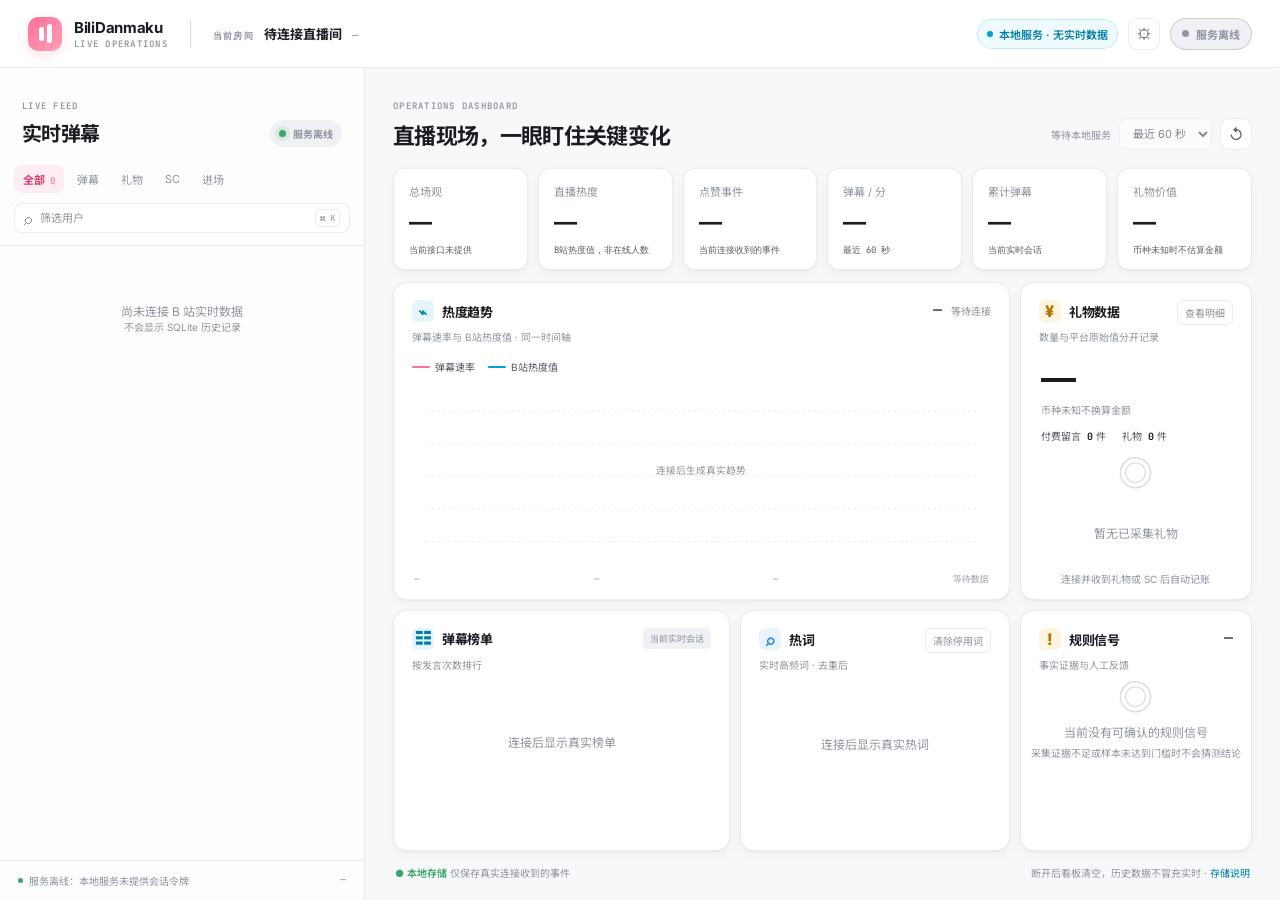
==== commit f4dfaa07: "checkpoint: add clean install and first-run onboarding" ====
--- a/bilibili/index.html
+++ b/bilibili/index.html
@@ -16,7 +16,7 @@
         <div class="brand-mark" aria-hidden="true"><span></span><span></span></div>
         <div class="brand-copy"><strong>BiliDanmaku</strong><span>LIVE OPERATIONS</span></div>
         <div class="top-divider"></div>
-        <div class="room-context"><span class="eyebrow">当前房间</span><strong id="roomTitle">待连接直播间</strong><span class="room-id" id="roomIdLabel"># 7734200</span></div>
+        <div class="room-context"><span class="eyebrow">当前房间</span><strong id="roomTitle">待连接直播间</strong><span class="room-id" id="roomIdLabel">—</span></div>
         <div class="top-actions"><span class="demo-badge"><span class="demo-dot"></span><span id="dataSourceLabel">本地服务 · 无实时数据</span></span><button class="icon-button" id="settingsButton" type="button" aria-label="打开连接设置" title="连接设置">⚙</button><button class="connect-button disconnected" id="connectButton" type="button"><span class="status-dot"></span><span id="connectLabel">服务离线</span></button></div>
       </header>
 
@@ -53,9 +53,10 @@
     </div>
 
     <div class="toast" id="toast" role="status" aria-live="polite"></div>
-    <div class="modal-backdrop" id="settingsModal" aria-hidden="true"><section class="settings-modal" role="dialog" aria-modal="true" aria-labelledby="settingsTitle"><div class="modal-head"><div><span class="eyebrow">CONNECTION</span><h2 id="settingsTitle">连接设置</h2></div><button class="modal-close" id="closeSettings" type="button" aria-label="关闭">×</button></div><div class="modal-body"><label class="form-label" for="roomInput">B 站房间号</label><div class="input-with-action"><input id="roomInput" value="7734200" inputmode="numeric" /><span>ROOM ID</span></div><p class="form-help">短房间号会在本地服务连接时转换为真实房间号。</p><label class="form-label" for="cookieInput">B 站 Cookie <span>可选</span></label><div class="input-with-action"><input id="cookieInput" type="password" placeholder="可粘贴完整 Cookie，或仅填写 SESSDATA" autocomplete="off" /><button id="toggleCookie" type="button">显示</button></div><p class="form-help warning-help">支持完整浏览器 Cookie 或仅 SESSDATA；只发送到本机服务进程，不写入 SQLite、不进入日志。</p><div class="security-note"><span>✓</span><div><strong>凭证安全</strong><p>浏览器不直连 B 站；Cookie 只在本机服务内存中用于请求，不会提交到远端。</p></div></div></div><div class="modal-actions"><button class="secondary-button" id="cancelSettings" type="button">取消</button><button class="primary-button" id="saveSettings" type="button">保存设置</button></div></section></div>
+    <div class="modal-backdrop" id="settingsModal" aria-hidden="true"><section class="settings-modal" role="dialog" aria-modal="true" aria-labelledby="settingsTitle"><div class="modal-head"><div><span class="eyebrow">CONNECTION</span><h2 id="settingsTitle">连接设置</h2></div><button class="modal-close" id="closeSettings" type="button" aria-label="关闭">×</button></div><div class="modal-body"><label class="form-label" for="roomInput">B 站直播间 <span>链接或房间号</span></label><div class="input-with-action"><input id="roomInput" value="" placeholder="https://live.bilibili.com/123456 或 123456" inputmode="url" autocomplete="off" /><span>ROOM</span></div><p class="form-help">支持正常直播间链接或数字房间号；没有输入时不会自动连接任何房间。</p><label class="form-label" for="cookieInput">B 站 Cookie <span>可选</span></label><div class="input-with-action"><input id="cookieInput" type="password" placeholder="可粘贴完整 Cookie，或仅填写 SESSDATA" autocomplete="off" /><button id="toggleCookie" type="button">显示</button></div><p class="form-help warning-help">支持完整浏览器 Cookie 或仅 SESSDATA；只发送到本机服务进程，不写入 SQLite、不进入日志。</p><div class="security-note"><span>✓</span><div><strong>凭证安全</strong><p>浏览器不直连 B 站；Cookie 只在本机服务内存中用于请求，不会提交到远端。</p></div></div></div><div class="modal-actions"><button class="secondary-button" id="cancelSettings" type="button">取消</button><button class="primary-button" id="saveSettings" type="button">保存设置</button></div></section></div>
+    <script src="./onboarding.js?v=20260922-1"></script>
     <script src="./snapshot_client.js?v=20260921-1"></script>
     <script src="./signal_ui.js?v=20260922-1"></script>
-    <script src="./app.js?v=20260921-1"></script>
+    <script src="./app.js?v=20260922-1"></script>
   </body>
 </html>
--- a/bilibili/styles.css
+++ b/bilibili/styles.css
@@ -8,3 +8,8 @@
 @media (max-width:760px){.topbar{min-height:62px;gap:8px;padding:0 12px}.brand-copy span,.top-divider,.room-id,.demo-badge{display:none}.room-context{display:block;min-width:0}.room-context .eyebrow{display:block;margin-bottom:3px}.room-context strong{display:block;max-width:145px;font-size:11px}.icon-button{display:inline-flex;align-items:center;justify-content:center;flex:0 0 auto}.workspace{display:block}.stream-panel{position:relative;top:auto;height:420px;min-height:0;border-right:0;border-bottom:1px solid var(--line)}.panel-head{padding:18px 16px 13px}.panel-head h1{font-size:18px}.feed-item{padding-right:14px;padding-left:14px}.dashboard{padding:20px 14px}.dashboard-head{display:block;margin-bottom:14px}.dashboard-head h2{font-size:18px}.dashboard-tools{justify-content:space-between;margin-top:12px}.metric-grid{grid-template-columns:repeat(2,minmax(0,1fr));gap:8px}.metric-card{padding:12px}.metric-card strong{font-size:22px}.dashboard-foot{display:block;line-height:1.8}.dashboard-foot>span{display:block}}
 @media (max-width:420px){.brand-copy strong{font-size:13px}.connect-button{padding:0 8px;font-size:10px}.feed-tabs{overflow-x:auto}.feed-tab{flex:0 0 auto}.chart-wrap svg{height:185px}.board-card{min-height:270px}.gift-card{min-height:250px}}
 @media (prefers-reduced-motion:reduce){*,*::before,*::after{scroll-behavior:auto!important;transition-duration:.01ms!important;animation-duration:.01ms!important}}
+
+/* 固定单页看板：桌面视口内完成布局，明细仅在卡片内部收缩。 */
+html,body{height:100%;min-height:0;overflow:hidden}body{height:100vh}.app-shell{display:flex;flex-direction:column;height:100vh;min-height:0;overflow:hidden}.topbar{flex:0 0 68px}.workspace{flex:1 1 auto;height:auto;min-height:0;overflow:hidden}.stream-panel{height:100%;min-height:0;overflow:hidden}.feed-list{min-height:0;overflow:auto}.dashboard{display:flex;flex-direction:column;height:100%;min-height:0;overflow:hidden}.dashboard-head,.metric-grid,.dashboard-foot{flex:0 0 auto}.board-grid{display:grid;flex:1 1 auto;grid-template-columns:minmax(0,1.25fr) minmax(0,1fr) minmax(230px,.86fr);grid-template-rows:minmax(0,1.08fr) minmax(0,.82fr);min-height:0;gap:10px}.board-card{display:flex;flex-direction:column;min-height:0}.trend-card{grid-column:1 / span 2;grid-row:1}.gift-card{grid-column:3;grid-row:1}.ranking-card{grid-column:1;grid-row:2}.keyword-card{grid-column:2;grid-row:2}.signal-card{grid-column:3;grid-row:2}.chart-wrap{flex:1;min-height:0}.chart-wrap svg{height:100%;max-height:220px;min-height:120px}.signal-list,.ranking-list,.keyword-list,.gift-list{min-height:0;overflow:auto}.empty-state{flex:1;min-height:0}
+@media (max-width:1180px) and (min-width:761px){.workspace{grid-template-columns:minmax(270px,300px) minmax(0,1fr)}.dashboard{padding:14px 16px 10px}.dashboard-head{margin-bottom:10px}.metric-grid{grid-template-columns:repeat(3,minmax(0,1fr));gap:7px;margin-bottom:8px}.board-grid{grid-template-columns:minmax(0,1fr) minmax(0,1fr);grid-template-rows:repeat(3,minmax(0,1fr));gap:8px}.trend-card{grid-column:1 / span 2;grid-row:1}.gift-card{grid-column:1;grid-row:2}.signal-card{grid-column:2;grid-row:2}.ranking-card{grid-column:1;grid-row:3}.keyword-card{grid-column:2;grid-row:3}.card-head{padding:10px 12px 5px}.chart-wrap svg{min-height:90px}.dashboard-foot{padding-top:8px}}
+@media (max-height:820px){.topbar{flex-basis:58px;min-height:58px}.workspace{min-height:0}.stream-panel{top:58px;height:100%}.dashboard{padding-top:14px;padding-bottom:10px}.dashboard-head{margin-bottom:10px}.dashboard-head h2{font-size:19px}.metric-card{padding:9px 11px 8px}.metric-label{margin-bottom:5px}.metric-foot{margin-top:4px}.card-head{padding:10px 13px 5px}.card-sub{margin-top:4px}.chart-wrap svg{min-height:90px;max-height:170px}.chart-axis{padding-bottom:7px}.empty-state{min-height:70px}.signal-list{margin-bottom:10px}.dashboard-foot{padding-top:7px}}
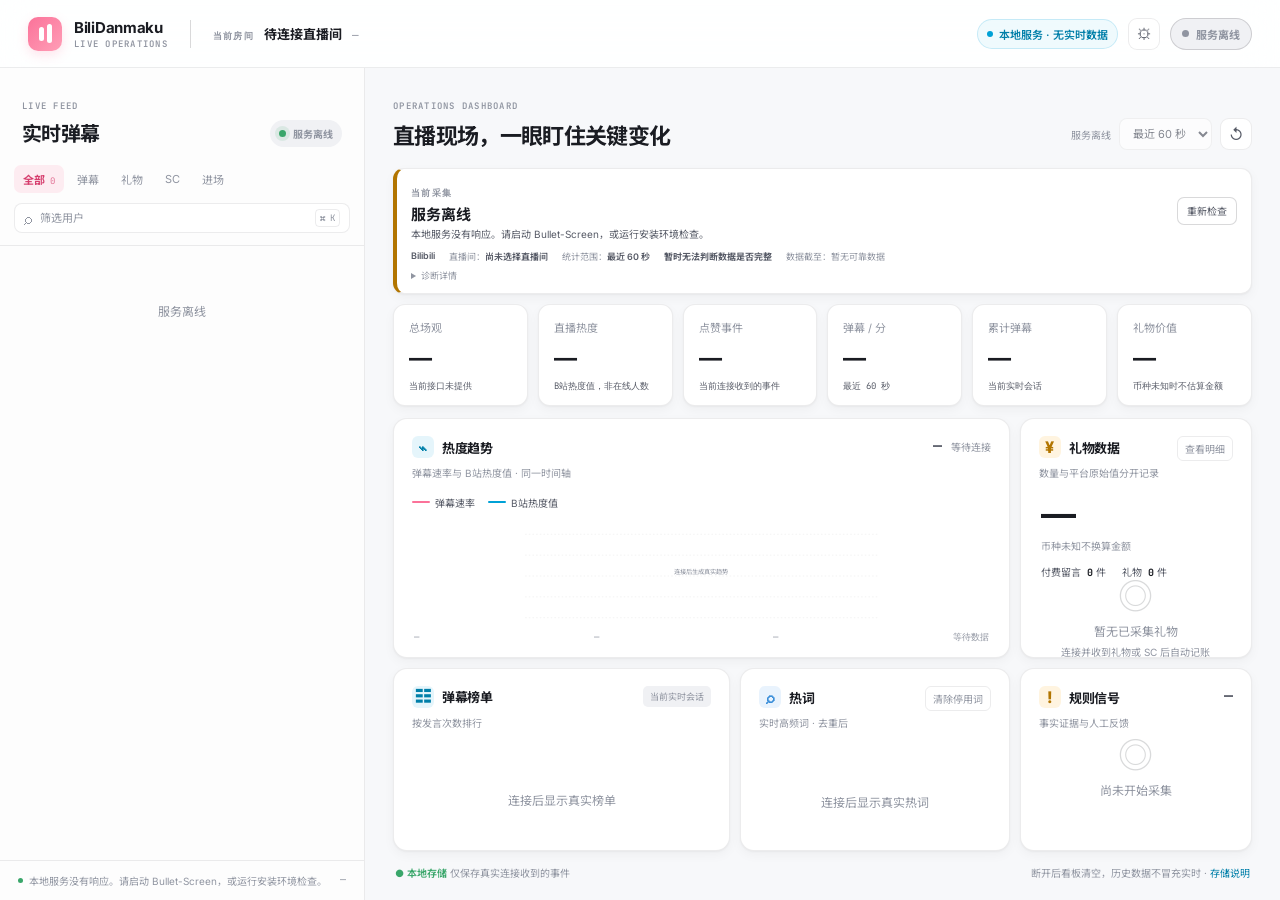
==== commit 4428ff59: "fix: make dashboard status and recovery guidance truthful" ====
--- a/bilibili/index.html
+++ b/bilibili/index.html
@@ -36,6 +36,13 @@
         <main class="dashboard" aria-label="实时运营看板">
           <div class="dashboard-head"><div><span class="eyebrow">OPERATIONS DASHBOARD</span><h2>直播现场，一眼盯住关键变化</h2></div><div class="dashboard-tools"><span class="snapshot-label" id="snapshotLabel">等待本地服务</span><select id="rangeSelect" aria-label="数据范围" disabled><option value="60s">最近 60 秒</option></select><button class="reset-button" id="resetButton" type="button" title="重新同步当前状态">↺</button></div></div>
 
+          <section class="truth-panel" id="truthPanel" data-tone="neutral" aria-labelledby="truthHeadline" aria-live="polite">
+            <div class="truth-main"><div><span class="eyebrow">当前采集</span><h3 id="truthHeadline">正在检查本地服务</h3><p id="truthGuidance">正在读取当前直播间状态。</p></div><div class="truth-actions" id="truthActions"></div></div>
+            <div class="truth-facts"><span><b id="truthPlatform">平台</b></span><span>直播间：<b id="truthRoom">—</b></span><span>统计范围：<b id="truthWindow">最近 60 秒</b></span><span id="truthCoverage">暂时无法判断数据是否完整</span><span id="truthAsOf">数据截至：暂无可靠数据</span><span id="lastReliableLabel" class="last-reliable hidden"></span></div>
+            <details class="diagnostic-details" id="diagnosticDetails"><summary>诊断详情</summary><div class="diagnostic-grid"><span>状态 <b id="diagnosticStatus">—</b></span><span>数据来源 <b id="diagnosticSource">—</b></span><span>会话 <b id="diagnosticSession">—</b></span><span>运行编号 <b id="diagnosticRun">—</b></span><span>代次 <b id="diagnosticGeneration">—</b></span><span>错误详情 <b id="diagnosticError">—</b></span></div></details>
+          </section>
+
+          <p class="metric-freshness-note hidden" id="metricFreshnessNote">以下数值是最后可靠值，不代表当前实时状态。</p>
           <section class="metric-grid" aria-label="核心指标">
             <article class="metric-card"><span class="metric-label">总场观</span><strong id="metricViews">—</strong><span class="metric-foot neutral">当前接口未提供</span></article><article class="metric-card"><span class="metric-label">直播热度</span><strong id="metricPeak">—</strong><span class="metric-foot neutral">B站热度值，非在线人数</span></article><article class="metric-card"><span class="metric-label">点赞事件</span><strong id="metricLikes">—</strong><span class="metric-foot neutral">当前连接收到的事件</span></article><article class="metric-card"><span class="metric-label">弹幕 / 分</span><strong id="metricRate">—</strong><span class="metric-foot neutral">最近 60 秒</span></article><article class="metric-card"><span class="metric-label">累计弹幕</span><strong id="metricDanmaku">—</strong><span class="metric-foot neutral">当前实时会话</span></article><article class="metric-card revenue"><span class="metric-label">礼物价值</span><strong id="metricRevenue">—</strong><span class="metric-foot neutral">币种未知时不估算金额</span></article>
           </section>
@@ -55,8 +62,8 @@
     <div class="toast" id="toast" role="status" aria-live="polite"></div>
     <div class="modal-backdrop" id="settingsModal" aria-hidden="true"><section class="settings-modal" role="dialog" aria-modal="true" aria-labelledby="settingsTitle"><div class="modal-head"><div><span class="eyebrow">CONNECTION</span><h2 id="settingsTitle">连接设置</h2></div><button class="modal-close" id="closeSettings" type="button" aria-label="关闭">×</button></div><div class="modal-body"><label class="form-label" for="roomInput">B 站直播间 <span>链接或房间号</span></label><div class="input-with-action"><input id="roomInput" value="" placeholder="https://live.bilibili.com/123456 或 123456" inputmode="url" autocomplete="off" /><span>ROOM</span></div><p class="form-help">支持正常直播间链接或数字房间号；没有输入时不会自动连接任何房间。</p><label class="form-label" for="cookieInput">B 站 Cookie <span>可选</span></label><div class="input-with-action"><input id="cookieInput" type="password" placeholder="可粘贴完整 Cookie，或仅填写 SESSDATA" autocomplete="off" /><button id="toggleCookie" type="button">显示</button></div><p class="form-help warning-help">支持完整浏览器 Cookie 或仅 SESSDATA；只发送到本机服务进程，不写入 SQLite、不进入日志。</p><div class="security-note"><span>✓</span><div><strong>凭证安全</strong><p>浏览器不直连 B 站；Cookie 只在本机服务内存中用于请求，不会提交到远端。</p></div></div></div><div class="modal-actions"><button class="secondary-button" id="cancelSettings" type="button">取消</button><button class="primary-button" id="saveSettings" type="button">保存设置</button></div></section></div>
     <script src="./onboarding.js?v=20260922-1"></script>
-    <script src="./snapshot_client.js?v=20260921-1"></script>
-    <script src="./signal_ui.js?v=20260922-1"></script>
-    <script src="./app.js?v=20260922-1"></script>
+    <script src="./snapshot_client.js?v=20260923-1"></script>
+    <script src="./signal_ui.js?v=20260923-1"></script>
+    <script src="./app.js?v=20260923-1"></script>
   </body>
 </html>
--- a/bilibili/styles.css
+++ b/bilibili/styles.css
@@ -9,6 +9,9 @@
 @media (max-width:420px){.brand-copy strong{font-size:13px}.connect-button{padding:0 8px;font-size:10px}.feed-tabs{overflow-x:auto}.feed-tab{flex:0 0 auto}.chart-wrap svg{height:185px}.board-card{min-height:270px}.gift-card{min-height:250px}}
 @media (prefers-reduced-motion:reduce){*,*::before,*::after{scroll-behavior:auto!important;transition-duration:.01ms!important;animation-duration:.01ms!important}}
 
+.truth-panel{flex:0 0 auto;margin:0 0 10px;padding:11px 14px;border:1px solid var(--line);border-left:4px solid var(--blue);border-radius:11px;background:var(--surface);box-shadow:var(--shadow-sm)}.truth-panel[data-tone="good"]{border-left-color:var(--green)}.truth-panel[data-tone="warning"]{border-left-color:var(--gold-deep)}.truth-main{display:flex;align-items:center;justify-content:space-between;gap:14px}.truth-main h3{margin:3px 0;color:var(--text);font-size:15px}.truth-main p{margin:0;color:var(--text-2);font-size:10px;line-height:1.45}.truth-actions{display:flex;flex-wrap:wrap;justify-content:flex-end;gap:6px}.truth-actions button{min-height:28px;padding:0 9px;border:1px solid var(--line-2);border-radius:7px;color:var(--text-2);background:var(--surface);font-size:10px}.truth-actions button:hover{border-color:rgba(0,161,214,.35);color:var(--blue-deep);background:var(--surface-blue)}.truth-facts{display:flex;flex-wrap:wrap;gap:5px 14px;margin-top:8px;color:var(--text-3);font-size:9px}.truth-facts b{color:var(--text-2);font-weight:600}.truth-facts #truthCoverage{color:var(--text-2);font-weight:700}.truth-facts .last-reliable{color:var(--gold-deep);font-weight:700}.diagnostic-details{margin-top:6px;color:var(--text-3);font-size:9px}.diagnostic-details summary{width:max-content;cursor:pointer}.diagnostic-grid{display:flex;flex-wrap:wrap;gap:6px 14px;margin-top:5px}.diagnostic-grid b{color:var(--text-2);font-family:var(--mono);font-weight:500}.metric-freshness-note{grid-column:1/-1;margin:0;padding:5px 9px;border-radius:6px;color:var(--gold-deep);background:rgba(255,176,39,.1);font-size:10px}.signal-evidence{margin-top:6px;color:var(--text-2);font-size:10px}.signal-evidence summary{width:max-content;cursor:pointer;color:var(--blue-deep);font-weight:700}.signal-evidence ul{display:grid;gap:4px;margin:5px 0 0;padding:0;list-style:none}.signal-evidence li{display:grid;grid-template-columns:62px 38px minmax(0,1fr);gap:6px;align-items:start;padding:4px 0;border-top:1px solid var(--line)}.signal-evidence time{color:var(--text-3);font-family:var(--mono)}.signal-evidence li span{overflow-wrap:anywhere}.signal-evidence-empty{margin-top:6px}.signal-list .signal-row{flex:0 0 auto}
+@media (max-width:760px){.truth-main{align-items:flex-start;flex-direction:column}.truth-actions{justify-content:flex-start}.truth-facts{gap:5px 10px}}
+
 /* 固定单页看板：桌面视口内完成布局，明细仅在卡片内部收缩。 */
 html,body{height:100%;min-height:0;overflow:hidden}body{height:100vh}.app-shell{display:flex;flex-direction:column;height:100vh;min-height:0;overflow:hidden}.topbar{flex:0 0 68px}.workspace{flex:1 1 auto;height:auto;min-height:0;overflow:hidden}.stream-panel{height:100%;min-height:0;overflow:hidden}.feed-list{min-height:0;overflow:auto}.dashboard{display:flex;flex-direction:column;height:100%;min-height:0;overflow:hidden}.dashboard-head,.metric-grid,.dashboard-foot{flex:0 0 auto}.board-grid{display:grid;flex:1 1 auto;grid-template-columns:minmax(0,1.25fr) minmax(0,1fr) minmax(230px,.86fr);grid-template-rows:minmax(0,1.08fr) minmax(0,.82fr);min-height:0;gap:10px}.board-card{display:flex;flex-direction:column;min-height:0}.trend-card{grid-column:1 / span 2;grid-row:1}.gift-card{grid-column:3;grid-row:1}.ranking-card{grid-column:1;grid-row:2}.keyword-card{grid-column:2;grid-row:2}.signal-card{grid-column:3;grid-row:2}.chart-wrap{flex:1;min-height:0}.chart-wrap svg{height:100%;max-height:220px;min-height:120px}.signal-list,.ranking-list,.keyword-list,.gift-list{min-height:0;overflow:auto}.empty-state{flex:1;min-height:0}
 @media (max-width:1180px) and (min-width:761px){.workspace{grid-template-columns:minmax(270px,300px) minmax(0,1fr)}.dashboard{padding:14px 16px 10px}.dashboard-head{margin-bottom:10px}.metric-grid{grid-template-columns:repeat(3,minmax(0,1fr));gap:7px;margin-bottom:8px}.board-grid{grid-template-columns:minmax(0,1fr) minmax(0,1fr);grid-template-rows:repeat(3,minmax(0,1fr));gap:8px}.trend-card{grid-column:1 / span 2;grid-row:1}.gift-card{grid-column:1;grid-row:2}.signal-card{grid-column:2;grid-row:2}.ranking-card{grid-column:1;grid-row:3}.keyword-card{grid-column:2;grid-row:3}.card-head{padding:10px 12px 5px}.chart-wrap svg{min-height:90px}.dashboard-foot{padding-top:8px}}
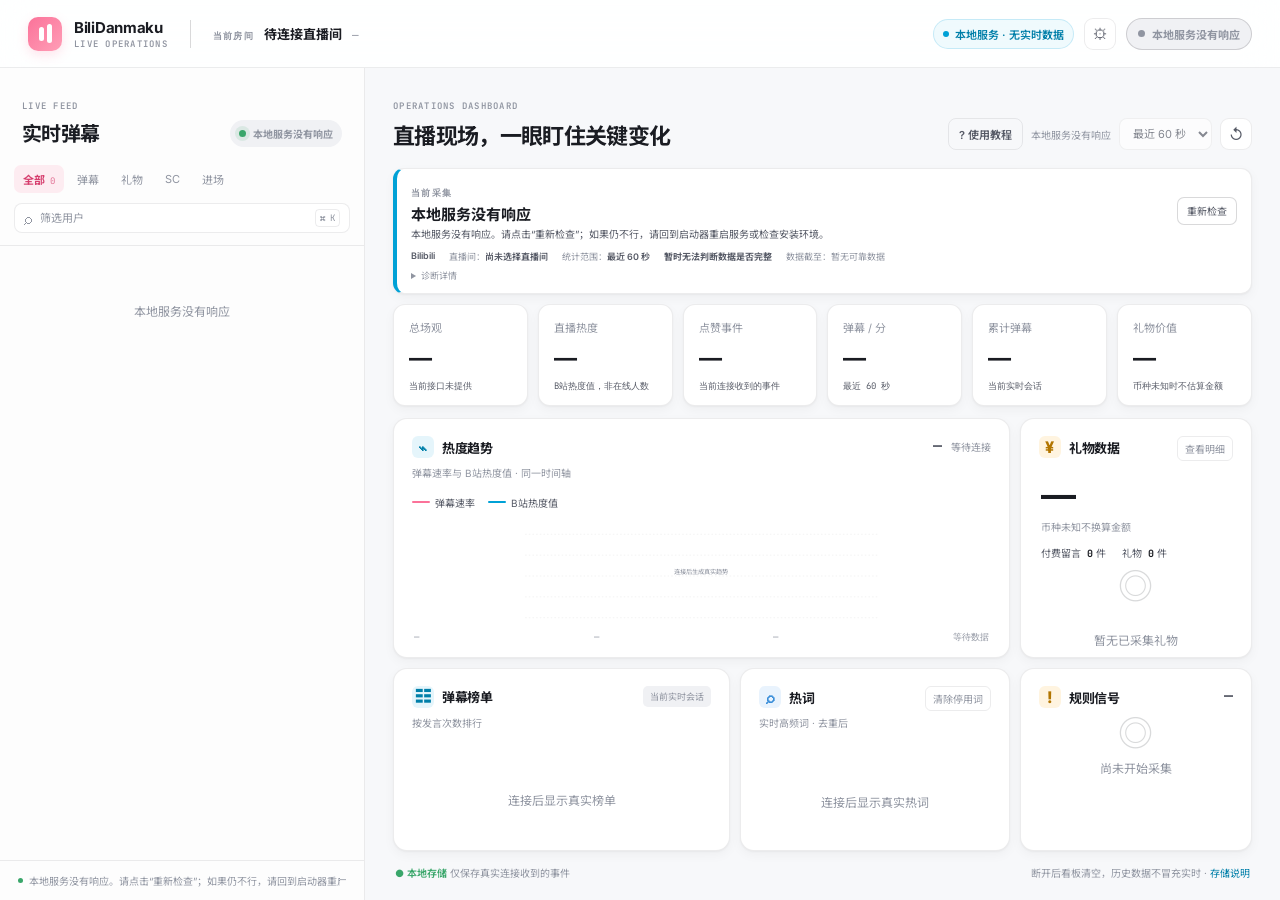
==== commit f2a716b1: "feat: guide users through live dashboard tutorials" ====
--- a/bilibili/index.html
+++ b/bilibili/index.html
@@ -9,6 +9,12 @@
     <link rel="preconnect" href="https://fonts.gstatic.com" crossorigin />
     <link href="https://fonts.googleapis.com/css2?family=Inter:wght@400;500;600;700;800&family=Noto+Sans+SC:wght@400;500;700;900&family=JetBrains+Mono:wght@400;500;600&display=swap" rel="stylesheet" />
     <link rel="stylesheet" href="./styles.css" />
+    <style>
+      .tutorial-button{flex:0 0 auto;padding:7px 10px;border:1px solid var(--line);border-radius:8px;color:var(--text-2);background:transparent;font:600 11px var(--font);cursor:pointer}.tutorial-button:hover{color:var(--text);background:var(--surface-soft)}.tutorial-button:focus-visible,.tutorial-categories button:focus-visible,.tutorial-close:focus-visible,.tour-tooltip button:focus-visible{outline:3px solid rgba(65,126,224,.45);outline-offset:2px}.tutorial-backdrop{position:fixed;inset:0;z-index:60;display:grid;place-items:center;padding:16px;background:rgba(26,28,34,.35);backdrop-filter:blur(4px)}.tutorial-backdrop[hidden],.guided-tour[hidden],.tour-shade[hidden]{display:none!important}.tutorial-dialog{width:min(380px,100%);max-height:calc(100vh - 32px);max-height:calc(100dvh - 32px);overflow:auto;padding:18px;border:1px solid var(--line-2);border-radius:16px;background:var(--surface);box-shadow:0 24px 70px rgba(20,22,30,.22);color:var(--text)}.tutorial-head{display:flex;align-items:center;justify-content:space-between;gap:12px;margin-bottom:12px}.tutorial-head h2{margin:0;font-size:19px}.tutorial-close{width:32px;height:32px;border:0;border-radius:8px;color:var(--text-2);background:var(--surface-soft);font-size:20px;cursor:pointer}.tutorial-picker>p{margin:0 0 12px;color:var(--text-2);font-size:13px}.tutorial-categories{display:grid;gap:8px}.tutorial-categories button{width:100%;padding:12px 13px;border:1px solid var(--line);border-radius:10px;text-align:left;color:var(--text);background:var(--surface);font:600 13px var(--font);cursor:pointer}.tutorial-categories button:hover{background:var(--surface-soft)}.guided-tour{position:fixed;inset:0;z-index:50;pointer-events:none}.tour-shade{position:fixed;z-index:50;display:block;background:rgba(18,20,28,.44);pointer-events:none}.guided-tour-target{outline:3px solid #4383e5!important;outline-offset:3px!important;box-shadow:0 0 0 2px rgba(255,255,255,.95)!important}.tour-tooltip{position:fixed;z-index:51;width:min(320px,calc(100vw - 16px));max-width:calc(100vw - 16px);max-height:calc(100vh - 16px);max-height:calc(100dvh - 16px);overflow:auto;padding:14px 16px;border:1px solid var(--line-2);border-radius:13px;background:var(--surface);box-shadow:0 16px 44px rgba(15,18,27,.3);color:var(--text);pointer-events:auto}.tour-tooltip h2{margin:0 0 7px;font-size:15px}.tour-tooltip p{margin:0 0 8px;color:var(--text-2);font-size:12px;line-height:1.55}.tour-tooltip .tour-progress{color:var(--text-3);font-size:10px}.tour-tooltip .tour-hint{padding:7px 9px;border-radius:7px;background:var(--surface-soft)}.tour-actions{position:sticky;bottom:0;z-index:1;display:flex;justify-content:flex-end;gap:6px;flex-wrap:wrap;margin-top:10px;padding:9px 0 2px;border-top:1px solid var(--line);background:var(--surface)}.tour-actions button{min-height:30px;padding:0 10px;border:1px solid var(--line-2);border-radius:7px;background:var(--surface);color:var(--text-2);font:600 11px var(--font);cursor:pointer}.tour-actions button.primary{border-color:var(--blue);background:var(--blue);color:#fff}.tour-actions [hidden],.tour-tooltip [hidden]{display:none!important}@media(max-width:760px){.dashboard-tools{flex-wrap:wrap}.tutorial-dialog{padding:16px}.tour-tooltip{padding:12px}}
+    </style>
+    <style>
+      .tutorial-head h2{font-size:21px}.tutorial-picker>p{font-size:15px}.tutorial-categories button{font-size:15px}.tour-tooltip h2{font-size:18px}.tour-tooltip p{font-size:14px;line-height:1.6}.tour-tooltip .tour-progress{font-size:12px}.tour-tooltip .tour-hint{font-size:14px}.tour-actions button{font-size:13px}
+    </style>
   </head>
   <body>
     <div class="app-shell">
@@ -34,7 +40,7 @@
         </aside>
 
         <main class="dashboard" aria-label="实时运营看板">
-          <div class="dashboard-head"><div><span class="eyebrow">OPERATIONS DASHBOARD</span><h2>直播现场，一眼盯住关键变化</h2></div><div class="dashboard-tools"><span class="snapshot-label" id="snapshotLabel">等待本地服务</span><select id="rangeSelect" aria-label="数据范围" disabled><option value="60s">最近 60 秒</option></select><button class="reset-button" id="resetButton" type="button" title="重新同步当前状态">↺</button></div></div>
+          <div class="dashboard-head"><div><span class="eyebrow">OPERATIONS DASHBOARD</span><h2>直播现场，一眼盯住关键变化</h2></div><div class="dashboard-tools"><button class="tutorial-button" id="tutorialButton" type="button" aria-haspopup="dialog" aria-controls="tutorialModal">? 使用教程</button><span class="snapshot-label" id="snapshotLabel">等待本地服务</span><select id="rangeSelect" aria-label="数据范围" disabled><option value="60s">最近 60 秒</option></select><button class="reset-button" id="resetButton" type="button" title="重新同步当前状态">↺</button></div></div>
 
           <section class="truth-panel" id="truthPanel" data-tone="neutral" aria-labelledby="truthHeadline" aria-live="polite">
             <div class="truth-main"><div><span class="eyebrow">当前采集</span><h3 id="truthHeadline">正在检查本地服务</h3><p id="truthGuidance">正在读取当前直播间状态。</p></div><div class="truth-actions" id="truthActions"></div></div>
@@ -49,10 +55,10 @@
 
           <section class="board-grid">
             <article class="board-card trend-card"><div class="card-head"><div><span class="card-icon blue">⌁</span><h3>热度趋势</h3><span class="card-sub">弹幕速率与 B站热度值 · 同一时间轴</span></div><strong class="live-value" id="trendValue">— <small>等待连接</small></strong></div><div class="legend"><span><i class="legend-line pink"></i>弹幕速率</span><span><i class="legend-line blue"></i>B站热度值</span></div><div class="chart-wrap"><svg id="trendChart" viewBox="0 0 720 230" role="img" aria-label="弹幕速率与 B站热度值趋势图"></svg></div><div class="chart-axis"><span>—</span><span>—</span><span>—</span><span>等待数据</span></div></article>
-            <article class="board-card gift-card"><div class="card-head"><div><span class="card-icon gold">¥</span><h3>礼物数据</h3><span class="card-sub">数量与平台原始值分开记录</span></div><button class="card-more" type="button" data-action="gift">查看明细</button></div><div class="revenue-total"><strong id="giftTotal">—</strong><span>币种未知不换算金额</span></div><div class="gift-breakdown"><span>付费留言 <b id="scCount">0</b> 件</span><span>礼物 <b id="giftCount">0</b> 件</span></div><div class="empty-state" id="giftEmpty"><span class="empty-orb">◎</span><p>暂无已采集礼物</p><small>连接并收到礼物或 SC 后自动记账</small></div><div class="gift-list hidden" id="giftList"></div></article>
+            <article class="board-card gift-card"><div class="card-head"><div><span class="card-icon gold">¥</span><h3>礼物数据</h3></div><button class="card-more" type="button" data-action="gift">查看明细</button></div><div class="revenue-total"><strong id="giftTotal">—</strong><span>币种未知不换算金额</span></div><div class="gift-breakdown"><span>付费留言 <b id="scCount">0</b> 件</span><span>礼物 <b id="giftCount">0</b> 件</span></div><div class="empty-state" id="giftEmpty"><span class="empty-orb">◎</span><p>暂无已采集礼物</p></div><div class="gift-list hidden" id="giftList"></div></article>
             <article class="board-card ranking-card"><div class="card-head"><div><span class="card-icon blue">☷</span><h3>弹幕榜单</h3><span class="card-sub">按发言次数排行</span></div><span class="window-tag">当前实时会话</span></div><ol class="ranking-list" id="rankingList"></ol></article>
             <article class="board-card keyword-card"><div class="card-head"><div><span class="card-icon cyan">⌕</span><h3>热词</h3><span class="card-sub">实时高频词 · 去重后</span></div><button class="card-more" type="button" data-action="keywords">清除停用词</button></div><div class="keyword-list" id="keywordList"></div></article>
-            <article class="board-card signal-card"><div class="card-head"><div><span class="card-icon gold">!</span><h3>规则信号</h3><span class="card-sub">事实证据与人工反馈</span></div><span class="live-value" id="signalCount">—</span></div><div class="signal-list" id="signalList"><div class="empty-state"><span class="empty-orb">◎</span><p>连接后生成规则信号</p><small>没有证据时不会猜测结论</small></div></div></article>
+            <article class="board-card signal-card"><div class="card-head"><div><span class="card-icon gold">!</span><h3>规则信号</h3></div><span class="live-value" id="signalCount">—</span></div><div class="signal-list" id="signalList"><div class="empty-state"><span class="empty-orb">◎</span><p>暂无符合条件的信号</p></div></div></article>
           </section>
           <div class="dashboard-foot"><span><b class="green-label">● 本地存储</b> 仅保存真实连接收到的事件</span><span>断开后看板清空，历史数据不冒充实时 · <button id="storageButton" type="button">存储说明</button></span></div>
         </main>
@@ -61,7 +67,22 @@
 
     <div class="toast" id="toast" role="status" aria-live="polite"></div>
     <div class="modal-backdrop" id="settingsModal" aria-hidden="true"><section class="settings-modal" role="dialog" aria-modal="true" aria-labelledby="settingsTitle"><div class="modal-head"><div><span class="eyebrow">CONNECTION</span><h2 id="settingsTitle">连接设置</h2></div><button class="modal-close" id="closeSettings" type="button" aria-label="关闭">×</button></div><div class="modal-body"><label class="form-label" for="roomInput">B 站直播间 <span>链接或房间号</span></label><div class="input-with-action"><input id="roomInput" value="" placeholder="https://live.bilibili.com/123456 或 123456" inputmode="url" autocomplete="off" /><span>ROOM</span></div><p class="form-help">支持正常直播间链接或数字房间号；没有输入时不会自动连接任何房间。</p><label class="form-label" for="cookieInput">B 站 Cookie <span>可选</span></label><div class="input-with-action"><input id="cookieInput" type="password" placeholder="可粘贴完整 Cookie，或仅填写 SESSDATA" autocomplete="off" /><button id="toggleCookie" type="button">显示</button></div><p class="form-help warning-help">支持完整浏览器 Cookie 或仅 SESSDATA；只发送到本机服务进程，不写入 SQLite、不进入日志。</p><div class="security-note"><span>✓</span><div><strong>凭证安全</strong><p>浏览器不直连 B 站；Cookie 只在本机服务内存中用于请求，不会提交到远端。</p></div></div></div><div class="modal-actions"><button class="secondary-button" id="cancelSettings" type="button">取消</button><button class="primary-button" id="saveSettings" type="button">保存设置</button></div></section></div>
-    <script src="./onboarding.js?v=20260922-1"></script>
+    <div class="tutorial-backdrop" id="tutorialModal" hidden aria-hidden="true">
+      <section class="tutorial-dialog" id="tutorialDialog" role="dialog" aria-modal="true" aria-labelledby="tutorialTitle" tabindex="-1">
+        <div class="tutorial-head"><h2 id="tutorialTitle">选择教程路线</h2><button class="tutorial-close" id="tutorialClose" type="button" aria-label="关闭教程">×</button></div>
+        <div class="tutorial-picker"><p>选一条路线，教程会带你回到看板上的真实位置。</p><div class="tutorial-categories">
+          <button type="button" data-tutorial-select="quick-start">第一次连接直播间</button><button type="button" data-tutorial-select="dashboard">看懂这个看板</button><button type="button" data-tutorial-select="signals">Signal 和证据怎么用</button><button type="button" data-tutorial-select="troubleshooting">出问题怎么办</button>
+        </div></div>
+      </section>
+    </div>
+    <div class="guided-tour" id="guidedTour" hidden aria-hidden="true">
+      <div class="tour-shade" data-tour-shade aria-hidden="true"></div><div class="tour-shade" data-tour-shade aria-hidden="true"></div><div class="tour-shade" data-tour-shade aria-hidden="true"></div><div class="tour-shade" data-tour-shade aria-hidden="true"></div>
+      <section class="tour-tooltip" id="tourTooltip" role="group" aria-labelledby="tourStepTitle" aria-describedby="tourStepBody" tabindex="-1">
+        <p class="tour-progress" id="tourProgress"></p><h2 id="tourStepTitle"></h2><p id="tourStepBody" aria-live="polite"></p><p class="tour-hint" id="tourStepHint" hidden></p>
+        <div class="tour-actions"><button type="button" id="tourPrevious" hidden>上一步</button><button type="button" id="tourNext" class="primary">下一步</button><button type="button" id="tourExit">退出教程</button></div>
+      </section>
+    </div>
+    <script src="./onboarding.js?v=20260925-2"></script>
     <script src="./snapshot_client.js?v=20260923-1"></script>
     <script src="./signal_ui.js?v=20260923-1"></script>
     <script src="./app.js?v=20260923-1"></script>
